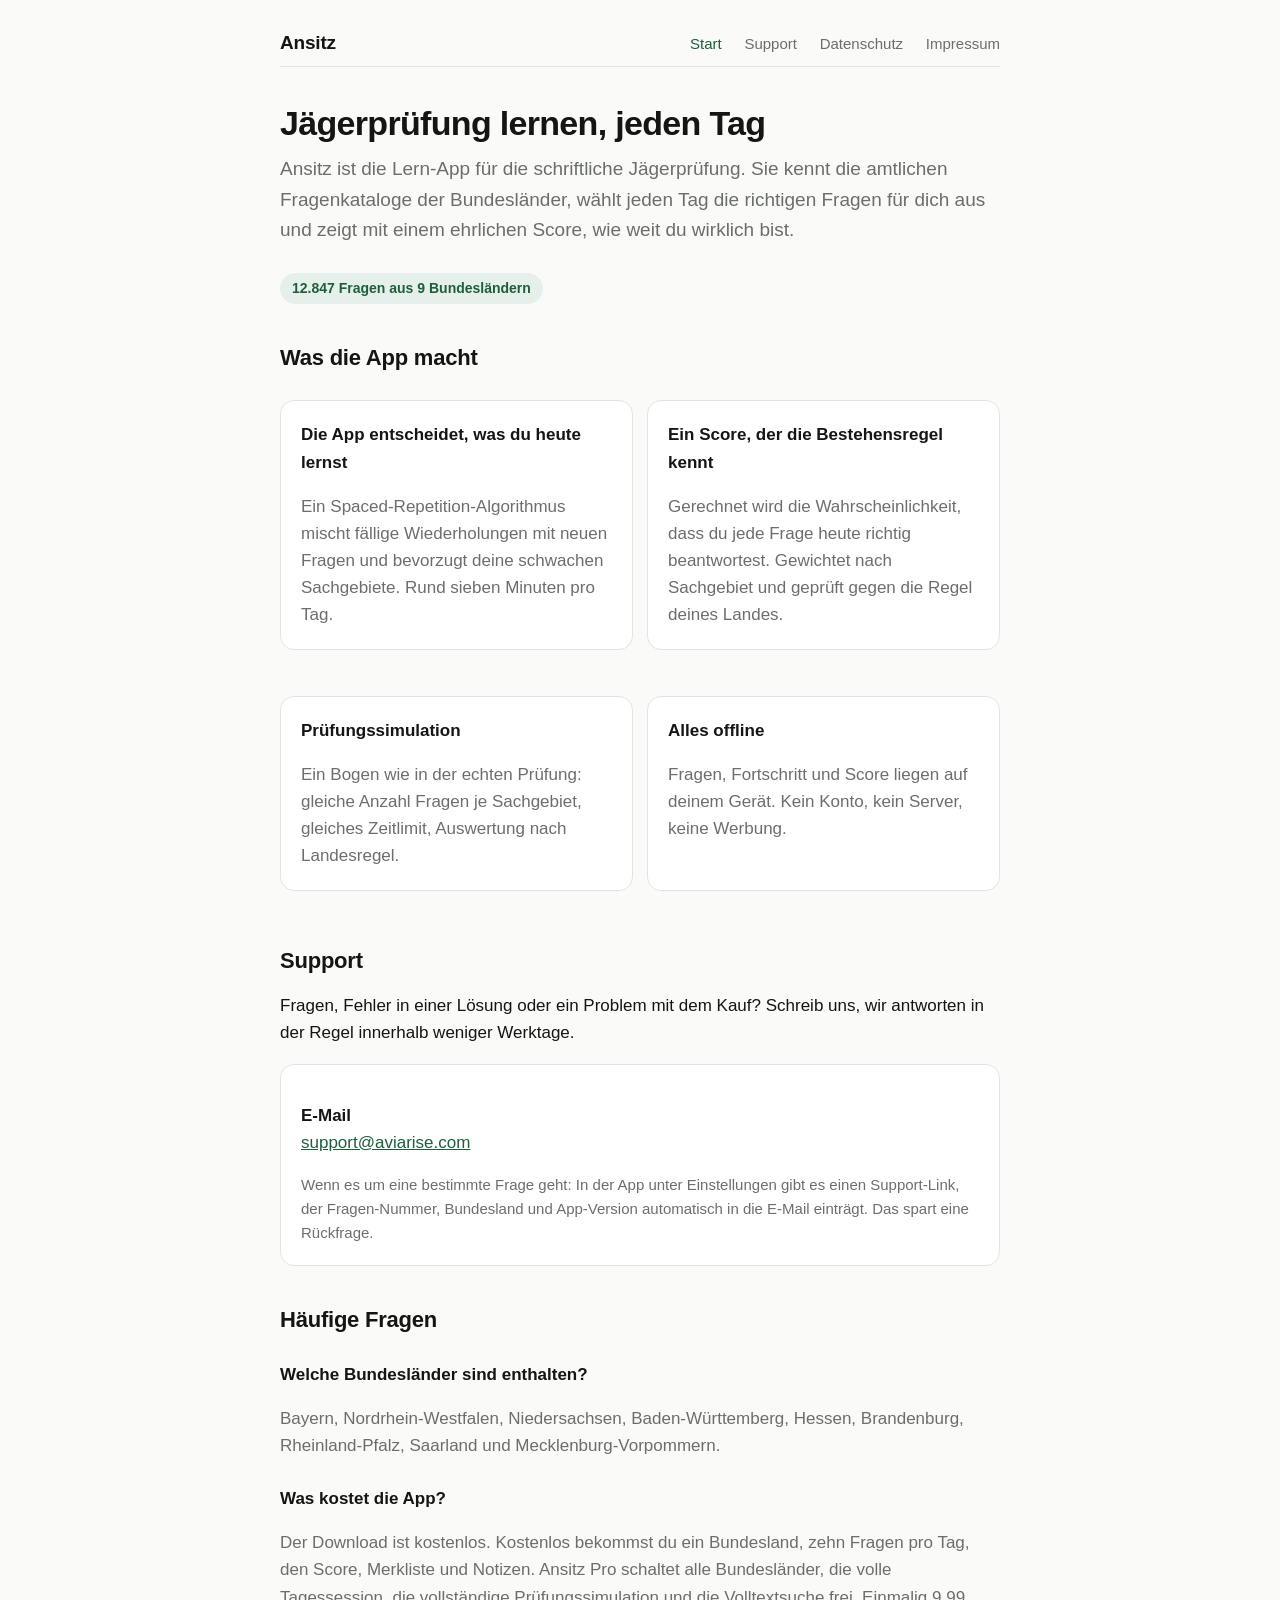
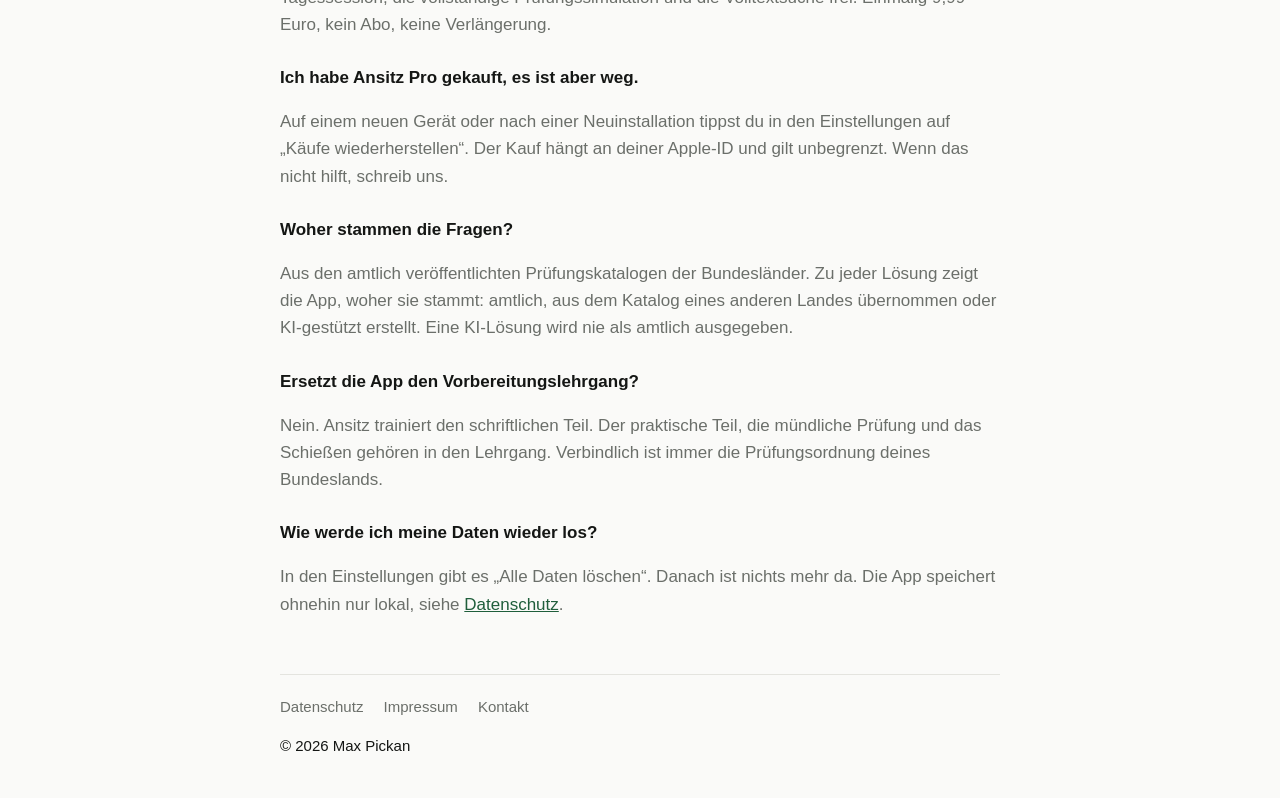
==== index.html @ 7f7d732b "Website für Ansitz: Start, Support, Datenschutz, Impressum Liefert die beiden URLs, die App Store Co" ====
<!DOCTYPE html>
<html lang="de">
<head>
<meta charset="utf-8">
<meta name="viewport" content="width=device-width, initial-scale=1">
<title>Ansitz – Jagdschein Theorie</title>
<meta name="description" content="Lern-App für die schriftliche Jägerprüfung. Amtliche Fragenkataloge aus neun Bundesländern, Spaced Repetition, komplett offline. Support und Kontakt.">
<link rel="stylesheet" href="style.css">
</head>
<body>
<div class="wrap">

<header class="site">
  <a class="brand" href="index.html">Ansitz</a>
  <nav>
    <a href="index.html" aria-current="page">Start</a>
    <a href="#support">Support</a>
    <a href="datenschutz.html">Datenschutz</a>
    <a href="impressum.html">Impressum</a>
  </nav>
</header>

<h1>Jägerprüfung lernen, jeden Tag</h1>
<p class="lead">Ansitz ist die Lern-App für die schriftliche Jägerprüfung. Sie kennt die amtlichen Fragenkataloge der Bundesländer, wählt jeden Tag die richtigen Fragen für dich aus und zeigt mit einem ehrlichen Score, wie weit du wirklich bist.</p>

<p><span class="tag">12.847 Fragen aus 9 Bundesländern</span></p>

<h2>Was die App macht</h2>

<div class="grid">
  <div class="card">
    <h3>Die App entscheidet, was du heute lernst</h3>
    <p class="muted">Ein Spaced-Repetition-Algorithmus mischt fällige Wiederholungen mit neuen Fragen und bevorzugt deine schwachen Sachgebiete. Rund sieben Minuten pro Tag.</p>
  </div>
  <div class="card">
    <h3>Ein Score, der die Bestehensregel kennt</h3>
    <p class="muted">Gerechnet wird die Wahrscheinlichkeit, dass du jede Frage heute richtig beantwortest. Gewichtet nach Sachgebiet und geprüft gegen die Regel deines Landes.</p>
  </div>
  <div class="card">
    <h3>Prüfungssimulation</h3>
    <p class="muted">Ein Bogen wie in der echten Prüfung: gleiche Anzahl Fragen je Sachgebiet, gleiches Zeitlimit, Auswertung nach Landesregel.</p>
  </div>
  <div class="card">
    <h3>Alles offline</h3>
    <p class="muted">Fragen, Fortschritt und Score liegen auf deinem Gerät. Kein Konto, kein Server, keine Werbung.</p>
  </div>
</div>

<h2 id="support">Support</h2>
<p>Fragen, Fehler in einer Lösung oder ein Problem mit dem Kauf? Schreib uns, wir antworten in der Regel innerhalb weniger Werktage.</p>
<div class="card">
  <p><strong>E-Mail</strong><br>
  <a href="mailto:support@aviarise.com">support@aviarise.com</a></p>
  <p class="small muted">Wenn es um eine bestimmte Frage geht: In der App unter Einstellungen gibt es einen Support-Link, der Fragen-Nummer, Bundesland und App-Version automatisch in die E-Mail einträgt. Das spart eine Rückfrage.</p>
</div>

<h2>Häufige Fragen</h2>

<h3>Welche Bundesländer sind enthalten?</h3>
<p class="muted">Bayern, Nordrhein-Westfalen, Niedersachsen, Baden-Württemberg, Hessen, Brandenburg, Rheinland-Pfalz, Saarland und Mecklenburg-Vorpommern.</p>

<h3>Was kostet die App?</h3>
<p class="muted">Der Download ist kostenlos. Kostenlos bekommst du ein Bundesland, zehn Fragen pro Tag, den Score, Merkliste und Notizen. Ansitz Pro schaltet alle Bundesländer, die volle Tagessession, die vollständige Prüfungssimulation und die Volltextsuche frei. Einmalig 9,99 Euro, kein Abo, keine Verlängerung.</p>

<h3>Ich habe Ansitz Pro gekauft, es ist aber weg.</h3>
<p class="muted">Auf einem neuen Gerät oder nach einer Neuinstallation tippst du in den Einstellungen auf „Käufe wiederherstellen“. Der Kauf hängt an deiner Apple-ID und gilt unbegrenzt. Wenn das nicht hilft, schreib uns.</p>

<h3>Woher stammen die Fragen?</h3>
<p class="muted">Aus den amtlich veröffentlichten Prüfungskatalogen der Bundesländer. Zu jeder Lösung zeigt die App, woher sie stammt: amtlich, aus dem Katalog eines anderen Landes übernommen oder KI-gestützt erstellt. Eine KI-Lösung wird nie als amtlich ausgegeben.</p>

<h3>Ersetzt die App den Vorbereitungslehrgang?</h3>
<p class="muted">Nein. Ansitz trainiert den schriftlichen Teil. Der praktische Teil, die mündliche Prüfung und das Schießen gehören in den Lehrgang. Verbindlich ist immer die Prüfungsordnung deines Bundeslands.</p>

<h3>Wie werde ich meine Daten wieder los?</h3>
<p class="muted">In den Einstellungen gibt es „Alle Daten löschen“. Danach ist nichts mehr da. Die App speichert ohnehin nur lokal, siehe <a href="datenschutz.html">Datenschutz</a>.</p>

<footer class="site">
  <a href="datenschutz.html">Datenschutz</a>
  <a href="impressum.html">Impressum</a>
  <a href="mailto:support@aviarise.com">Kontakt</a>
  <p>© 2026 Max Pickan</p>
</footer>

</div>
</body>
</html>
---- style.css ----
:root {
  --brand: #1F5E3B;
  --brand-tint: #E6F0EA;
  --bg: #FAFAF8;
  --surface: #FFFFFF;
  --surface2: #F1F1EE;
  --border: #E4E4DF;
  --text: #141614;
  --text-muted: #6B6F6A;
  --text-subtle: #9A9E99;
  --radius: 14px;
  --maxw: 720px;
}

@media (prefers-color-scheme: dark) {
  :root {
    --brand: #2E7A4F;
    --brand-tint: #1A2E23;
    --bg: #0F1210;
    --surface: #181C19;
    --surface2: #232824;
    --border: #2C322D;
    --text: #F2F3F0;
    --text-muted: #A2A69F;
    --text-subtle: #6E726B;
  }
}

* { box-sizing: border-box; }

html { -webkit-text-size-adjust: 100%; }

body {
  margin: 0;
  padding: 0 16px;
  background: var(--bg);
  color: var(--text);
  font-family: -apple-system, BlinkMacSystemFont, "Segoe UI", Roboto, Helvetica, Arial, sans-serif;
  font-size: 17px;
  line-height: 1.6;
  -webkit-font-smoothing: antialiased;
}

.wrap { max-width: var(--maxw); margin: 0 auto; }

header.site {
  padding: 28px 0 8px;
  display: flex;
  flex-wrap: wrap;
  gap: 12px 20px;
  align-items: baseline;
  justify-content: space-between;
  border-bottom: 1px solid var(--border);
}

header.site .brand {
  font-size: 19px;
  font-weight: 700;
  letter-spacing: -0.01em;
  color: var(--text);
  text-decoration: none;
}

nav a {
  color: var(--text-muted);
  text-decoration: none;
  font-size: 15px;
  margin-left: 18px;
}
nav a:first-child { margin-left: 0; }
nav a:hover, nav a[aria-current="page"] { color: var(--brand); }

h1 {
  font-size: 34px;
  line-height: 1.2;
  letter-spacing: -0.02em;
  margin: 36px 0 10px;
}

h2 {
  font-size: 22px;
  line-height: 1.3;
  letter-spacing: -0.01em;
  margin: 40px 0 12px;
}

h3 {
  font-size: 17px;
  margin: 26px 0 6px;
}

p, li { color: var(--text); }

.lead {
  font-size: 19px;
  color: var(--text-muted);
  margin: 0 0 28px;
}

a { color: var(--brand); }

.card {
  background: var(--surface);
  border: 1px solid var(--border);
  border-radius: var(--radius);
  padding: 20px;
  margin: 16px 0;
}

.card h3 { margin-top: 0; }
.card p:last-child { margin-bottom: 0; }

.tag {
  display: inline-block;
  background: var(--brand-tint);
  color: var(--brand);
  border-radius: 999px;
  padding: 4px 12px;
  font-size: 14px;
  font-weight: 600;
}

.grid {
  display: grid;
  gap: 14px;
  grid-template-columns: 1fr;
}
@media (min-width: 620px) {
  .grid { grid-template-columns: 1fr 1fr; }
}

.muted { color: var(--text-muted); }
.small { font-size: 15px; }

.todo {
  background: var(--surface2);
  border: 1px dashed var(--border);
  border-radius: 10px;
  padding: 3px 8px;
  color: var(--text-subtle);
  font-size: 15px;
}

dl.meta { margin: 0; }
dl.meta dt { font-weight: 600; margin-top: 14px; }
dl.meta dd { margin: 2px 0 0; color: var(--text-muted); }

footer.site {
  margin: 56px 0 40px;
  padding-top: 20px;
  border-top: 1px solid var(--border);
  color: var(--text-subtle);
  font-size: 15px;
}
footer.site a { color: var(--text-muted); text-decoration: none; margin-right: 16px; }
footer.site a:hover { color: var(--brand); }
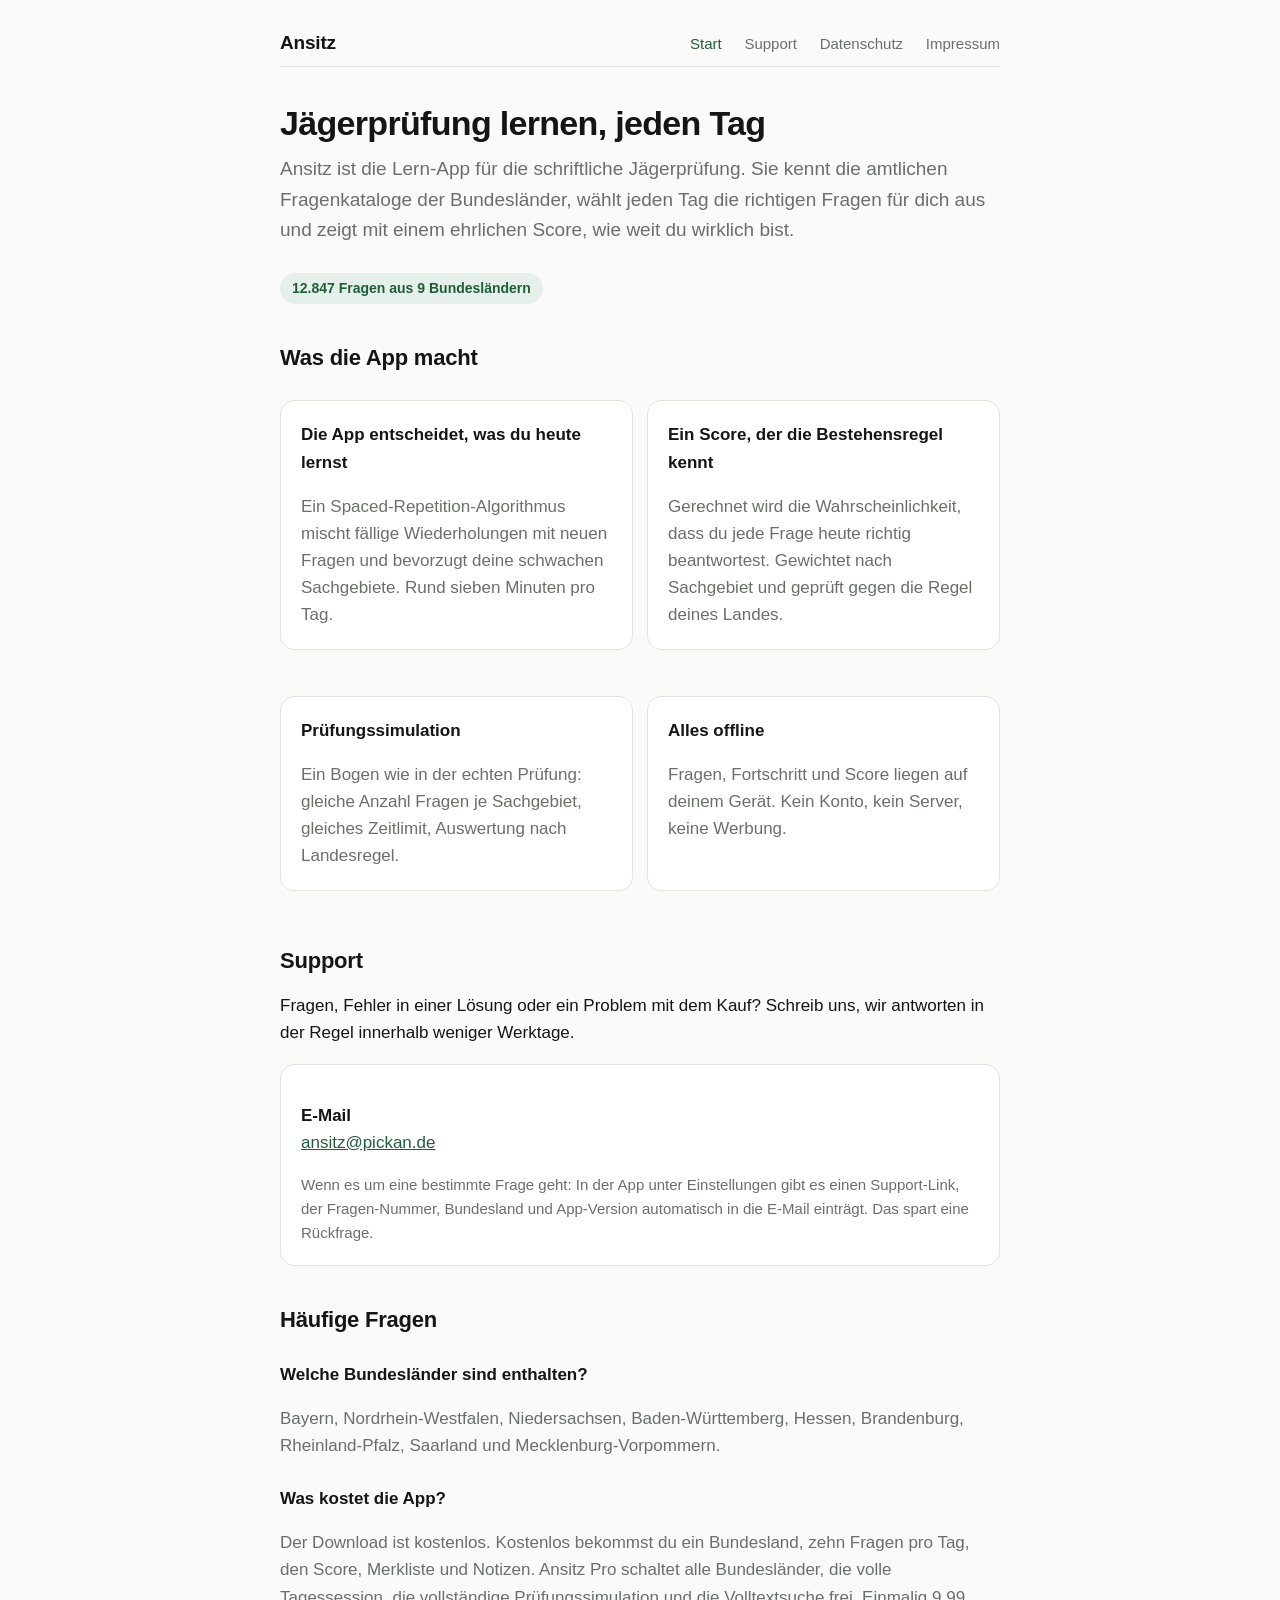
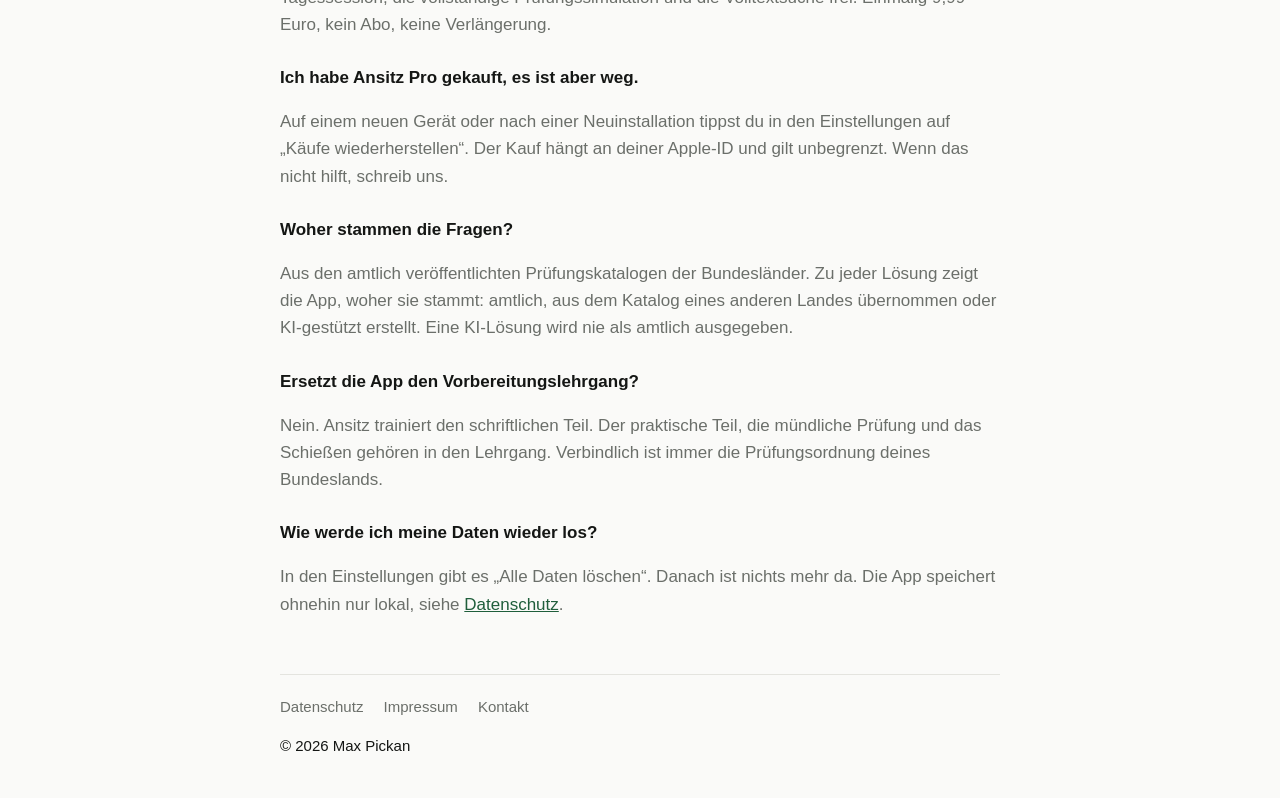
==== commit ad238086: "Kontaktadresse auf ansitz@pickan.de umgestellt Ersetzt support@aviarise.com auf allen drei Seiten un" ====
--- a/index.html
+++ b/index.html
@@ -50,7 +50,7 @@
 <p>Fragen, Fehler in einer Lösung oder ein Problem mit dem Kauf? Schreib uns, wir antworten in der Regel innerhalb weniger Werktage.</p>
 <div class="card">
   <p><strong>E-Mail</strong><br>
-  <a href="mailto:support@aviarise.com">support@aviarise.com</a></p>
+  <a href="mailto:ansitz@pickan.de">ansitz@pickan.de</a></p>
   <p class="small muted">Wenn es um eine bestimmte Frage geht: In der App unter Einstellungen gibt es einen Support-Link, der Fragen-Nummer, Bundesland und App-Version automatisch in die E-Mail einträgt. Das spart eine Rückfrage.</p>
 </div>
 
@@ -77,7 +77,7 @@
 <footer class="site">
   <a href="datenschutz.html">Datenschutz</a>
   <a href="impressum.html">Impressum</a>
-  <a href="mailto:support@aviarise.com">Kontakt</a>
+  <a href="mailto:ansitz@pickan.de">Kontakt</a>
   <p>© 2026 Max Pickan</p>
 </footer>
 
--- a/style.css
+++ b/style.css
@@ -132,15 +132,6 @@
 .muted { color: var(--text-muted); }
 .small { font-size: 15px; }
 
-.todo {
-  background: var(--surface2);
-  border: 1px dashed var(--border);
-  border-radius: 10px;
-  padding: 3px 8px;
-  color: var(--text-subtle);
-  font-size: 15px;
-}
-
 dl.meta { margin: 0; }
 dl.meta dt { font-weight: 600; margin-top: 14px; }
 dl.meta dd { margin: 2px 0 0; color: var(--text-muted); }
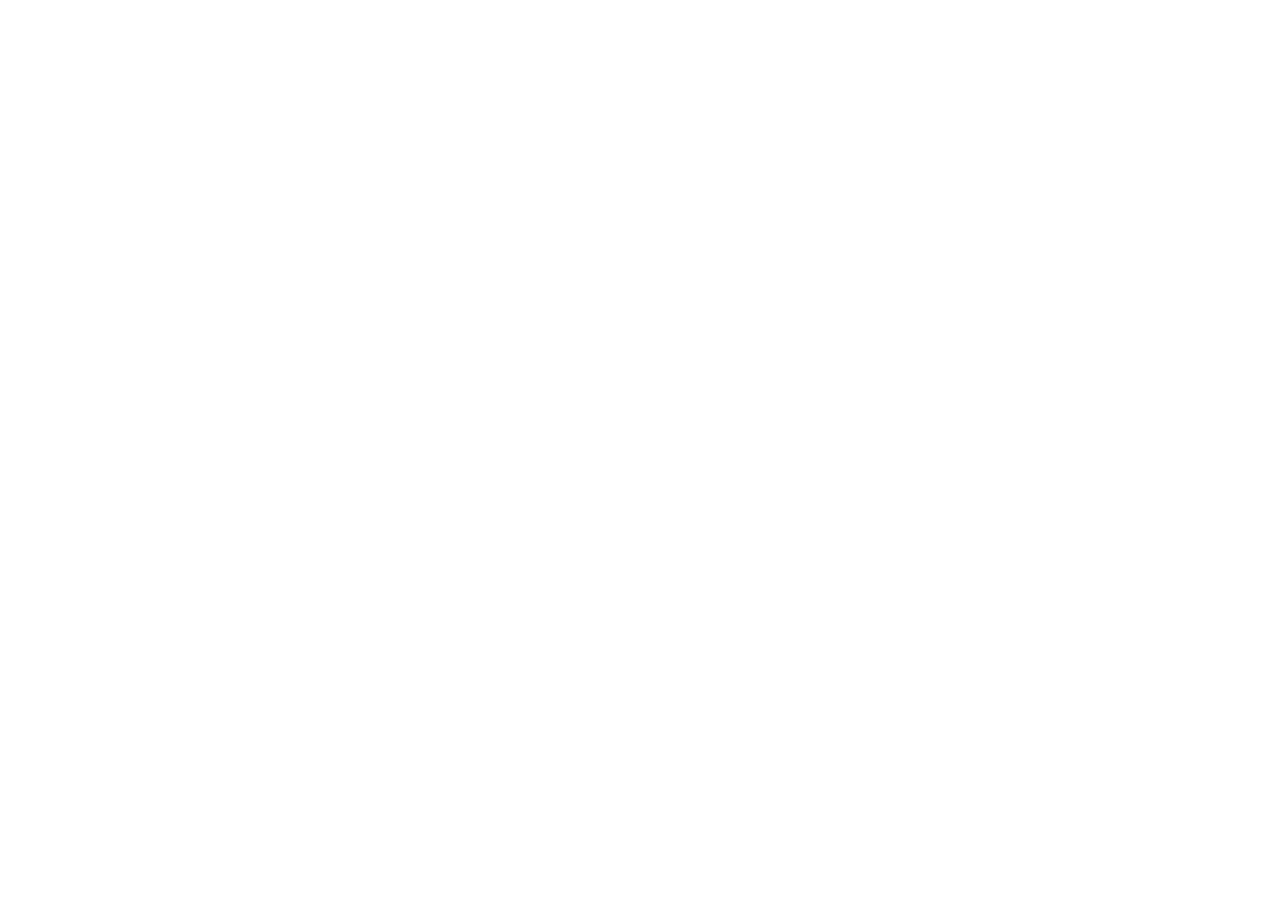
==== commit 0788fb0d: "Weiterleitung auf aviarise.com (Ansitz ist ein Angebot von Aviarise) Co-Authored-By: Claude Opus 5.5" ====
--- a/index.html
+++ b/index.html
@@ -1,86 +1,14 @@
-<!DOCTYPE html>
+<!doctype html>
 <html lang="de">
 <head>
 <meta charset="utf-8">
 <meta name="viewport" content="width=device-width, initial-scale=1">
-<title>Ansitz – Jagdschein Theorie</title>
-<meta name="description" content="Lern-App für die schriftliche Jägerprüfung. Amtliche Fragenkataloge aus neun Bundesländern, Spaced Repetition, komplett offline. Support und Kontakt.">
-<link rel="stylesheet" href="style.css">
+<title>Ansitz ist umgezogen</title>
+<meta http-equiv="refresh" content="0; url=https://www.aviarise.com/apps/ansitz/support">
+<link rel="canonical" href="https://www.aviarise.com/apps/ansitz/support">
+<meta name="robots" content="noindex">
 </head>
 <body>
-<div class="wrap">
-
-<header class="site">
-  <a class="brand" href="index.html">Ansitz</a>
-  <nav>
-    <a href="index.html" aria-current="page">Start</a>
-    <a href="#support">Support</a>
-    <a href="datenschutz.html">Datenschutz</a>
-    <a href="impressum.html">Impressum</a>
-  </nav>
-</header>
-
-<h1>Jägerprüfung lernen, jeden Tag</h1>
-<p class="lead">Ansitz ist die Lern-App für die schriftliche Jägerprüfung. Sie kennt die amtlichen Fragenkataloge der Bundesländer, wählt jeden Tag die richtigen Fragen für dich aus und zeigt mit einem ehrlichen Score, wie weit du wirklich bist.</p>
-
-<p><span class="tag">12.847 Fragen aus 9 Bundesländern</span></p>
-
-<h2>Was die App macht</h2>
-
-<div class="grid">
-  <div class="card">
-    <h3>Die App entscheidet, was du heute lernst</h3>
-    <p class="muted">Ein Spaced-Repetition-Algorithmus mischt fällige Wiederholungen mit neuen Fragen und bevorzugt deine schwachen Sachgebiete. Rund sieben Minuten pro Tag.</p>
-  </div>
-  <div class="card">
-    <h3>Ein Score, der die Bestehensregel kennt</h3>
-    <p class="muted">Gerechnet wird die Wahrscheinlichkeit, dass du jede Frage heute richtig beantwortest. Gewichtet nach Sachgebiet und geprüft gegen die Regel deines Landes.</p>
-  </div>
-  <div class="card">
-    <h3>Prüfungssimulation</h3>
-    <p class="muted">Ein Bogen wie in der echten Prüfung: gleiche Anzahl Fragen je Sachgebiet, gleiches Zeitlimit, Auswertung nach Landesregel.</p>
-  </div>
-  <div class="card">
-    <h3>Alles offline</h3>
-    <p class="muted">Fragen, Fortschritt und Score liegen auf deinem Gerät. Kein Konto, kein Server, keine Werbung.</p>
-  </div>
-</div>
-
-<h2 id="support">Support</h2>
-<p>Fragen, Fehler in einer Lösung oder ein Problem mit dem Kauf? Schreib uns, wir antworten in der Regel innerhalb weniger Werktage.</p>
-<div class="card">
-  <p><strong>E-Mail</strong><br>
-  <a href="mailto:ansitz@pickan.de">ansitz@pickan.de</a></p>
-  <p class="small muted">Wenn es um eine bestimmte Frage geht: In der App unter Einstellungen gibt es einen Support-Link, der Fragen-Nummer, Bundesland und App-Version automatisch in die E-Mail einträgt. Das spart eine Rückfrage.</p>
-</div>
-
-<h2>Häufige Fragen</h2>
-
-<h3>Welche Bundesländer sind enthalten?</h3>
-<p class="muted">Bayern, Nordrhein-Westfalen, Niedersachsen, Baden-Württemberg, Hessen, Brandenburg, Rheinland-Pfalz, Saarland und Mecklenburg-Vorpommern.</p>
-
-<h3>Was kostet die App?</h3>
-<p class="muted">Der Download ist kostenlos. Kostenlos bekommst du ein Bundesland, zehn Fragen pro Tag, den Score, Merkliste und Notizen. Ansitz Pro schaltet alle Bundesländer, die volle Tagessession, die vollständige Prüfungssimulation und die Volltextsuche frei. Einmalig 9,99 Euro, kein Abo, keine Verlängerung.</p>
-
-<h3>Ich habe Ansitz Pro gekauft, es ist aber weg.</h3>
-<p class="muted">Auf einem neuen Gerät oder nach einer Neuinstallation tippst du in den Einstellungen auf „Käufe wiederherstellen“. Der Kauf hängt an deiner Apple-ID und gilt unbegrenzt. Wenn das nicht hilft, schreib uns.</p>
-
-<h3>Woher stammen die Fragen?</h3>
-<p class="muted">Aus den amtlich veröffentlichten Prüfungskatalogen der Bundesländer. Zu jeder Lösung zeigt die App, woher sie stammt: amtlich, aus dem Katalog eines anderen Landes übernommen oder KI-gestützt erstellt. Eine KI-Lösung wird nie als amtlich ausgegeben.</p>
-
-<h3>Ersetzt die App den Vorbereitungslehrgang?</h3>
-<p class="muted">Nein. Ansitz trainiert den schriftlichen Teil. Der praktische Teil, die mündliche Prüfung und das Schießen gehören in den Lehrgang. Verbindlich ist immer die Prüfungsordnung deines Bundeslands.</p>
-
-<h3>Wie werde ich meine Daten wieder los?</h3>
-<p class="muted">In den Einstellungen gibt es „Alle Daten löschen“. Danach ist nichts mehr da. Die App speichert ohnehin nur lokal, siehe <a href="datenschutz.html">Datenschutz</a>.</p>
-
-<footer class="site">
-  <a href="datenschutz.html">Datenschutz</a>
-  <a href="impressum.html">Impressum</a>
-  <a href="mailto:ansitz@pickan.de">Kontakt</a>
-  <p>© 2026 Max Pickan</p>
-</footer>
-
-</div>
+<p>Ansitz ist ein Angebot von Aviarise. Diese Seite ist umgezogen: <a href="https://www.aviarise.com/apps/ansitz/support">https://www.aviarise.com/apps/ansitz/support</a></p>
 </body>
 </html>
